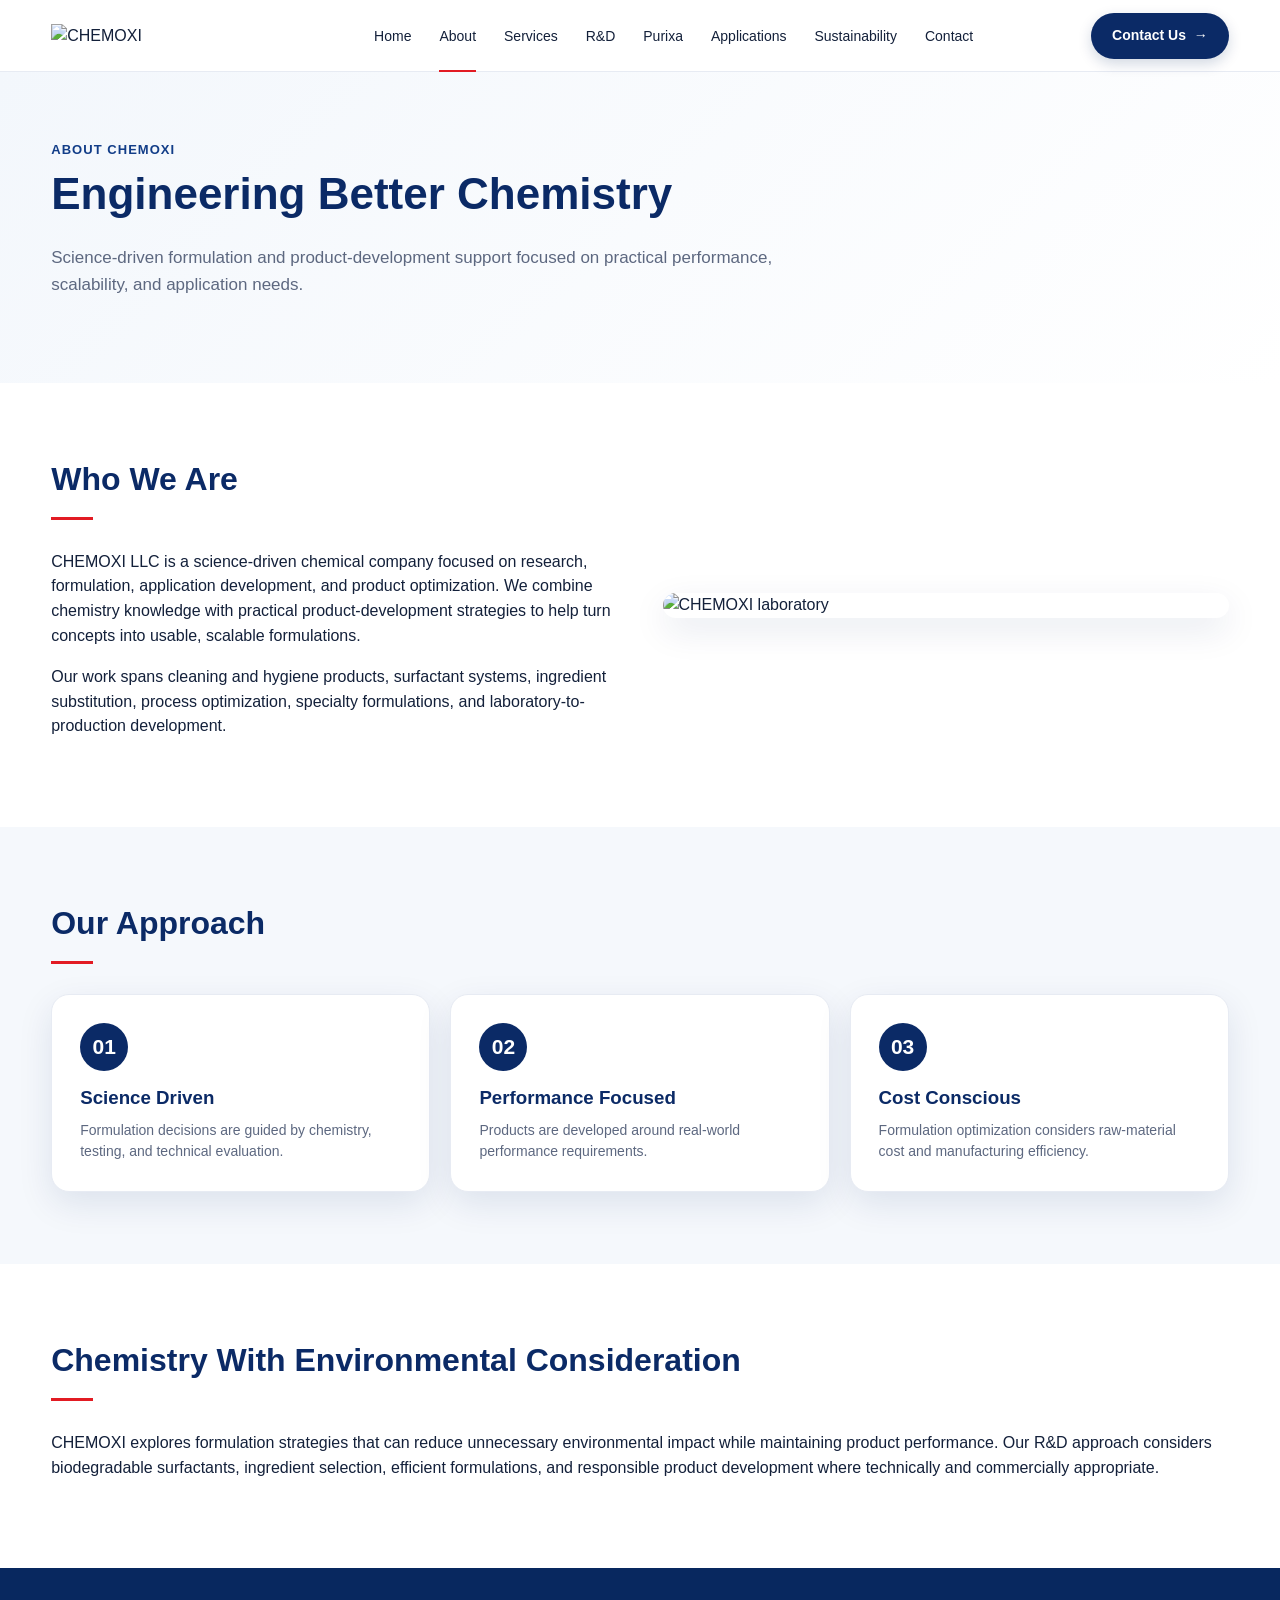
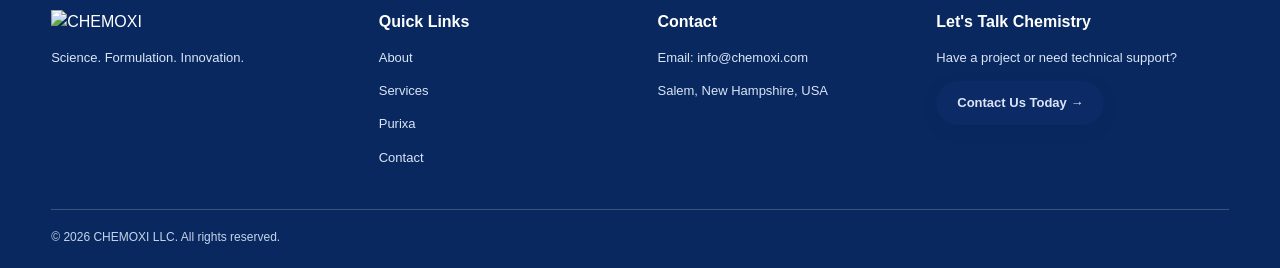
==== about.html @ ac536f21 "Add files via upload" ====
<!doctype html>
<html lang="en">
<head>
<meta charset="utf-8">
<meta name="viewport" content="width=device-width,initial-scale=1">
<title>About CHEMOXI | CHEMOXI LLC</title>
<meta name="description" content="CHEMOXI — chemical formulation, R&D, cleaning and hygiene, and product development.">
<link rel="stylesheet" href="style.css">
</head>
<body>

<header class="topbar">
  <div class="container nav">
    <a href="index.html"><img class="logo" src="assets/chemoxi-logo.png" alt="CHEMOXI"></a>
    <nav class="navlinks">
      <a class="" href="index.html">Home</a>
      <a class="active" href="about.html">About</a>
      <a class="" href="services.html">Services</a>
      <a href="services.html#rd">R&amp;D</a>
      <a class="" href="products.html">Purixa</a>
      <a href="services.html#applications">Applications</a>
      <a href="about.html#sustainability">Sustainability</a>
      <a class="" href="contact.html">Contact</a>
    </nav>
    <a class="cta" href="contact.html">Contact Us&nbsp; →</a>
    <button class="menu" aria-label="Menu">☰</button>
  </div>
</header>


<section class="page-hero"><div class="container"><div class="kicker">ABOUT CHEMOXI</div><h1>Engineering Better Chemistry</h1><p>Science-driven formulation and product-development support focused on practical performance, scalability, and application needs.</p></div></section>
<section class="section"><div class="container split">
<div><div class="section-head"><h2>Who We Are</h2></div>
<p>CHEMOXI LLC is a science-driven chemical company focused on research, formulation, application development, and product optimization. We combine chemistry knowledge with practical product-development strategies to help turn concepts into usable, scalable formulations.</p>
<p>Our work spans cleaning and hygiene products, surfactant systems, ingredient substitution, process optimization, specialty formulations, and laboratory-to-production development.</p></div>
<img src="assets/lab.jpg" alt="CHEMOXI laboratory">
</div></section>
<section class="section alt"><div class="container"><div class="section-head"><h2>Our Approach</h2></div><div class="cards">
<div class="card"><div class="icon">01</div><h3>Science Driven</h3><p>Formulation decisions are guided by chemistry, testing, and technical evaluation.</p></div>
<div class="card"><div class="icon">02</div><h3>Performance Focused</h3><p>Products are developed around real-world performance requirements.</p></div>
<div class="card"><div class="icon">03</div><h3>Cost Conscious</h3><p>Formulation optimization considers raw-material cost and manufacturing efficiency.</p></div>
</div></div></section>
<section class="section" id="sustainability"><div class="container"><div class="section-head"><h2>Chemistry With Environmental Consideration</h2></div><p>CHEMOXI explores formulation strategies that can reduce unnecessary environmental impact while maintaining product performance. Our R&amp;D approach considers biodegradable surfactants, ingredient selection, efficient formulations, and responsible product development where technically and commercially appropriate.</p></div></section>


<footer class="footer">
  <div class="container footer-grid">
    <div>
      <img class="footer-logo" src="assets/chemoxi-logo.png" alt="CHEMOXI">
      <p>Science. Formulation. Innovation.</p>
    </div>
    <div><h4>Quick Links</h4>
      <p><a href="about.html">About</a></p><p><a href="services.html">Services</a></p><p><a href="products.html">Purixa</a></p><p><a href="contact.html">Contact</a></p>
    </div>
    <div><h4>Contact</h4><p>Email: <a href="mailto:info@chemoxi.com">info@chemoxi.com</a></p><p>Salem, New Hampshire, USA</p></div>
    <div><h4>Let's Talk Chemistry</h4><p>Have a project or need technical support?</p><a class="cta" href="contact.html">Contact Us Today →</a></div>
  </div>
  <div class="container copyright">© 2026 CHEMOXI LLC. All rights reserved.</div>
</footer>

</body>
</html>
---- style.css ----
:root{
  --navy:#0b2a66;
  --navy2:#08285f;
  --blue:#123d88;
  --red:#e21b23;
  --ink:#13203a;
  --muted:#5d6880;
  --line:#e7ebf3;
  --soft:#f5f8fc;
  --white:#fff;
  --shadow:0 12px 35px rgba(13,42,102,.10);
  --radius:18px;
}
*{box-sizing:border-box}
html{scroll-behavior:smooth}
body{margin:0;font-family:Inter,Segoe UI,Arial,sans-serif;color:var(--ink);background:#fff;line-height:1.55}
a{color:inherit;text-decoration:none}
img{max-width:100%;display:block}
.container{width:min(1180px,92%);margin:auto}
.topbar{height:72px;border-bottom:1px solid var(--line);background:#fff;position:sticky;top:0;z-index:50}
.nav{height:72px;display:flex;align-items:center;justify-content:space-between;gap:25px}
.logo{width:205px}
.navlinks{display:flex;align-items:center;gap:28px;font-size:14px}
.navlinks a{padding:26px 0 23px;border-bottom:2px solid transparent}
.navlinks a:hover,.navlinks a.active{border-bottom-color:var(--red)}
.cta{display:inline-flex;align-items:center;justify-content:center;gap:9px;background:var(--navy);color:#fff;padding:12px 21px;border-radius:28px;font-weight:700;font-size:14px;box-shadow:0 5px 14px rgba(8,40,95,.18)}
.cta:hover{background:#0d367d}
.cta.red{background:var(--red)}
.outline{background:#fff;color:var(--navy);border:1px solid var(--navy);box-shadow:none}
.menu{display:none;border:0;background:none;font-size:28px;color:var(--navy)}

.hero{min-height:430px;background:linear-gradient(90deg,#f7fbff 0%,#f7fbff 36%,rgba(247,251,255,.88) 49%,rgba(255,255,255,0) 75%),url("assets/hero-lab.jpg") right center/auto 100% no-repeat;display:flex;align-items:center}
.hero-content{width:min(1180px,92%);margin:auto}
.hero-copy{width:52%;padding:65px 0}
.kicker{font-weight:800;letter-spacing:.08em;text-transform:uppercase;color:var(--blue);font-size:13px}
.hero h1{font-size:50px;line-height:1.02;margin:10px 0 18px;color:var(--navy)}
.hero h1 span{color:var(--red)}
.hero p{font-size:17px;max-width:560px;color:#29354c;margin-bottom:28px}
.actions{display:flex;gap:14px;flex-wrap:wrap}
.section{padding:72px 0}
.section.alt{background:var(--soft)}
.section-head{margin-bottom:30px}
.section-head h2{font-size:32px;color:var(--navy);margin:0 0 10px}
.section-head h2:after{content:"";display:block;width:42px;height:3px;background:var(--red);margin-top:12px}
.section-head p{max-width:760px;color:var(--muted)}
.cards{display:grid;grid-template-columns:repeat(3,1fr);gap:20px}
.card{border:1px solid var(--line);border-radius:var(--radius);padding:28px;background:#fff;box-shadow:var(--shadow)}
.card h3{margin:12px 0 8px;color:var(--navy)}
.card p{color:var(--muted);font-size:14px;margin:0}
.icon{width:48px;height:48px;border-radius:50%;display:grid;place-items:center;background:var(--navy);color:#fff;font-weight:800;font-size:21px}
.split{display:grid;grid-template-columns:1fr 1fr;gap:45px;align-items:center}
.split img{border-radius:18px;box-shadow:var(--shadow)}
.checks{padding:0;margin:22px 0;list-style:none}
.checks li{margin:10px 0;padding-left:28px;position:relative}
.checks li:before{content:"✓";position:absolute;left:0;color:#13823b;font-weight:900}
.capabilities{display:grid;grid-template-columns:repeat(2,1fr);gap:16px}
.cap{padding:22px;border:1px solid var(--line);border-radius:14px;background:#fff}
.cap strong{display:block;color:var(--navy);margin-bottom:5px}
.cap span{color:var(--muted);font-size:13px}
.banner{padding:30px;border-radius:18px;background:linear-gradient(110deg,var(--navy),#174aa1);color:#fff;display:flex;align-items:center;justify-content:space-between;gap:25px}
.banner h3{margin:0 0 5px;font-size:25px}.banner p{margin:0;opacity:.9}
.page-hero{padding:68px 0;background:linear-gradient(135deg,#f3f7fc,#fff)}
.page-hero h1{font-size:44px;color:var(--navy);margin:0 0 10px}.page-hero p{max-width:760px;color:var(--muted);font-size:17px}
.product{display:grid;grid-template-columns:1fr 1fr;gap:45px;align-items:center}
.product-photo{background:#f4f8fc;border-radius:20px;padding:18px}
.product h2{color:var(--navy);font-size:34px;margin:0 0 6px}.product h2 span{color:var(--red);font-size:17px;display:block}
.badges{display:flex;gap:8px;flex-wrap:wrap;margin:20px 0}
.badge{border:1px solid #cbd5e5;border-radius:20px;padding:7px 12px;font-size:12px;font-weight:700;color:var(--navy);background:#fff}
.contact-grid{display:grid;grid-template-columns:1fr 1.2fr;gap:30px}
.contact-card{padding:30px;border:1px solid var(--line);border-radius:18px;box-shadow:var(--shadow)}
.contact-item{margin:20px 0}.contact-item strong{display:block;color:var(--navy);margin-bottom:4px}.contact-item span,.contact-item a{color:var(--muted)}
form{display:grid;gap:14px}label{font-size:13px;font-weight:700;color:var(--navy)}input,textarea{width:100%;border:1px solid #d6deea;border-radius:10px;padding:13px;font:inherit}textarea{min-height:145px;resize:vertical}
.footer{background:var(--navy2);color:#fff;padding:42px 0 22px}.footer-grid{display:grid;grid-template-columns:1.2fr 1fr 1fr 1.2fr;gap:35px}.footer h4{margin:0 0 12px}.footer p,.footer a{color:#dbe5f7;font-size:13px}.footer-logo{width:180px;margin-bottom:12px}.copyright{border-top:1px solid rgba(255,255,255,.2);margin-top:28px;padding-top:18px;color:#c6d4ea;font-size:12px}
.note{border-left:4px solid var(--red);padding:18px 20px;background:#f8fafc;border-radius:0 12px 12px 0;margin:25px 0;color:#39445a}
@media(max-width:900px){
  .navlinks{display:none}.menu{display:block}.nav{height:68px}.topbar{height:68px}
  .hero{min-height:520px;background:linear-gradient(180deg,rgba(247,251,255,.94) 0%,rgba(247,251,255,.92) 56%,rgba(255,255,255,.35) 100%),url("assets/hero-lab.jpg") center bottom/cover no-repeat}
  .hero-copy{width:100%;padding:60px 0}.hero h1{font-size:42px}.cards,.split,.product,.contact-grid,.footer-grid{grid-template-columns:1fr}.capabilities{grid-template-columns:1fr 1fr}
}
@media(max-width:600px){
  .container,.hero-content{width:90%}.hero h1{font-size:36px}.section{padding:52px 0}.page-hero h1{font-size:36px}.capabilities{grid-template-columns:1fr}.banner{align-items:flex-start;flex-direction:column}
}
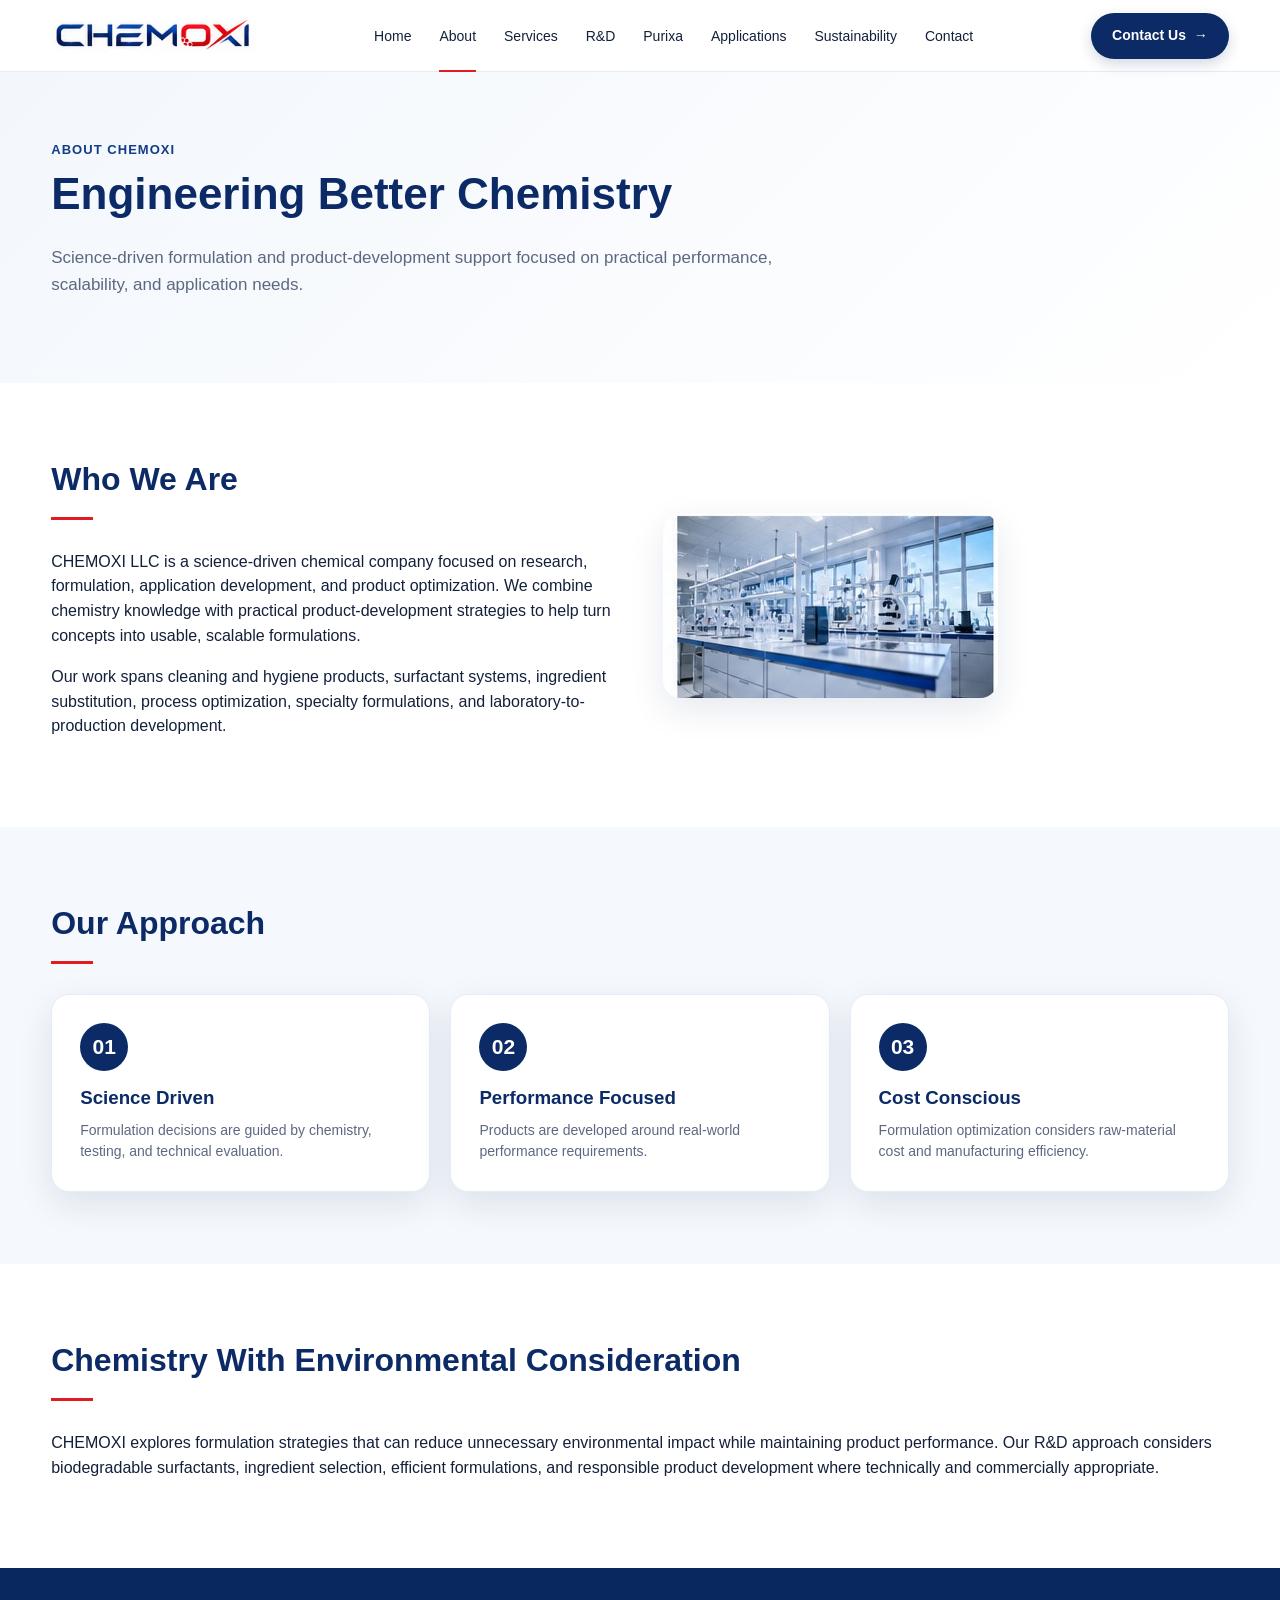
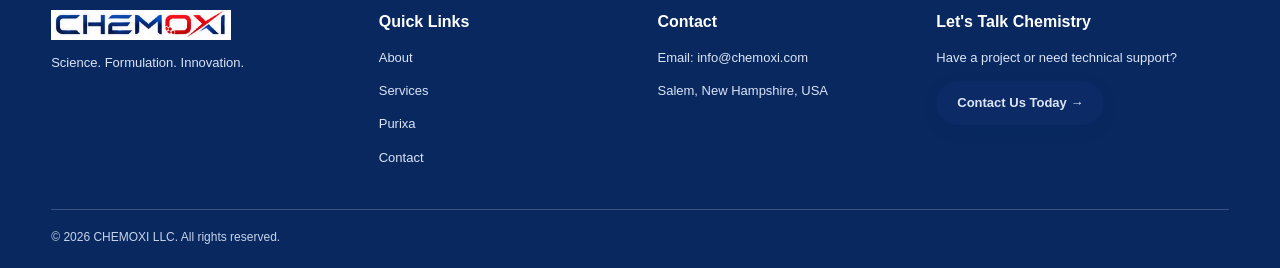
==== commit 4467a99c: "Fix website image asset paths" ====
--- a/about.html
+++ b/about.html
@@ -11,7 +11,7 @@
 
 <header class="topbar">
   <div class="container nav">
-    <a href="index.html"><img class="logo" src="assets/chemoxi-logo.png" alt="CHEMOXI"></a>
+    <a href="index.html"><img class="logo" src="chemoxi-logo.png" alt="CHEMOXI"></a>
     <nav class="navlinks">
       <a class="" href="index.html">Home</a>
       <a class="active" href="about.html">About</a>
@@ -33,7 +33,7 @@
 <div><div class="section-head"><h2>Who We Are</h2></div>
 <p>CHEMOXI LLC is a science-driven chemical company focused on research, formulation, application development, and product optimization. We combine chemistry knowledge with practical product-development strategies to help turn concepts into usable, scalable formulations.</p>
 <p>Our work spans cleaning and hygiene products, surfactant systems, ingredient substitution, process optimization, specialty formulations, and laboratory-to-production development.</p></div>
-<img src="assets/lab.jpg" alt="CHEMOXI laboratory">
+<img src="lab.jpg" alt="CHEMOXI laboratory">
 </div></section>
 <section class="section alt"><div class="container"><div class="section-head"><h2>Our Approach</h2></div><div class="cards">
 <div class="card"><div class="icon">01</div><h3>Science Driven</h3><p>Formulation decisions are guided by chemistry, testing, and technical evaluation.</p></div>
@@ -46,7 +46,7 @@
 <footer class="footer">
   <div class="container footer-grid">
     <div>
-      <img class="footer-logo" src="assets/chemoxi-logo.png" alt="CHEMOXI">
+      <img class="footer-logo" src="chemoxi-logo.png" alt="CHEMOXI">
       <p>Science. Formulation. Innovation.</p>
     </div>
     <div><h4>Quick Links</h4>
